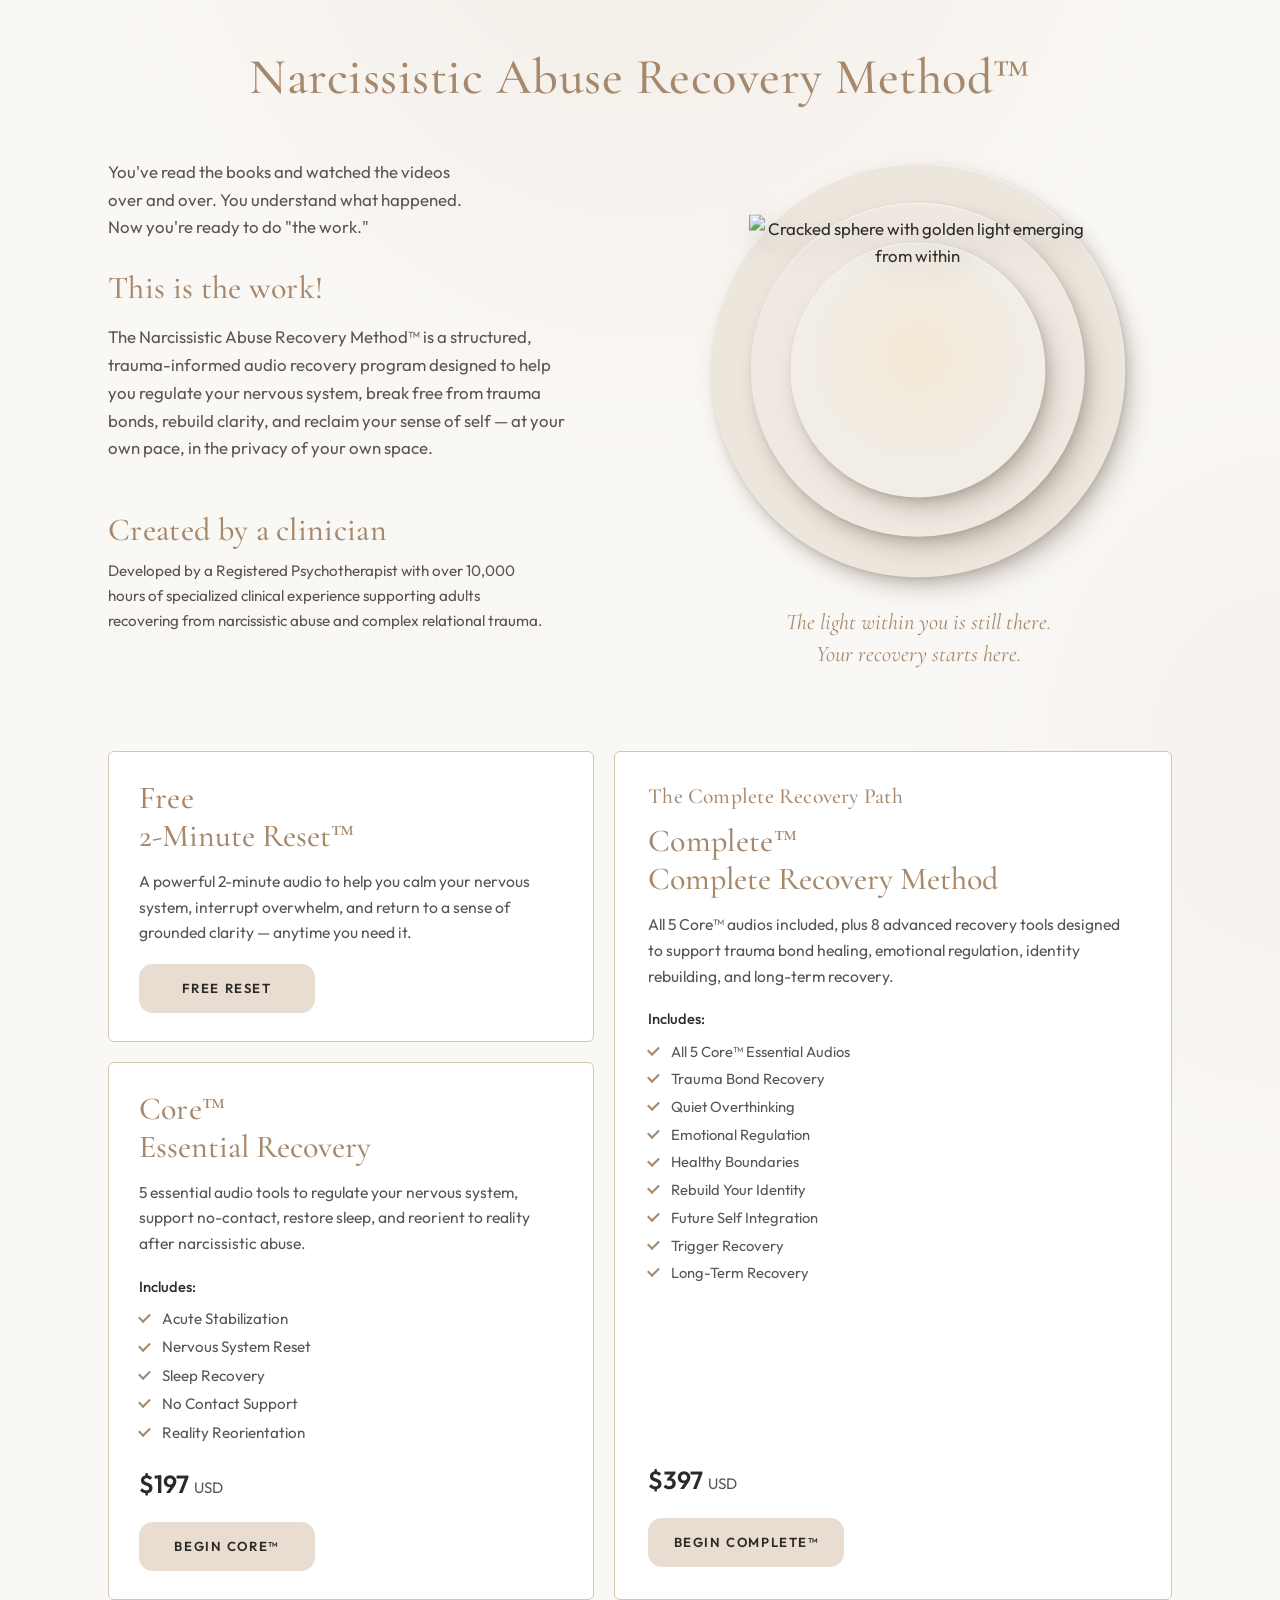
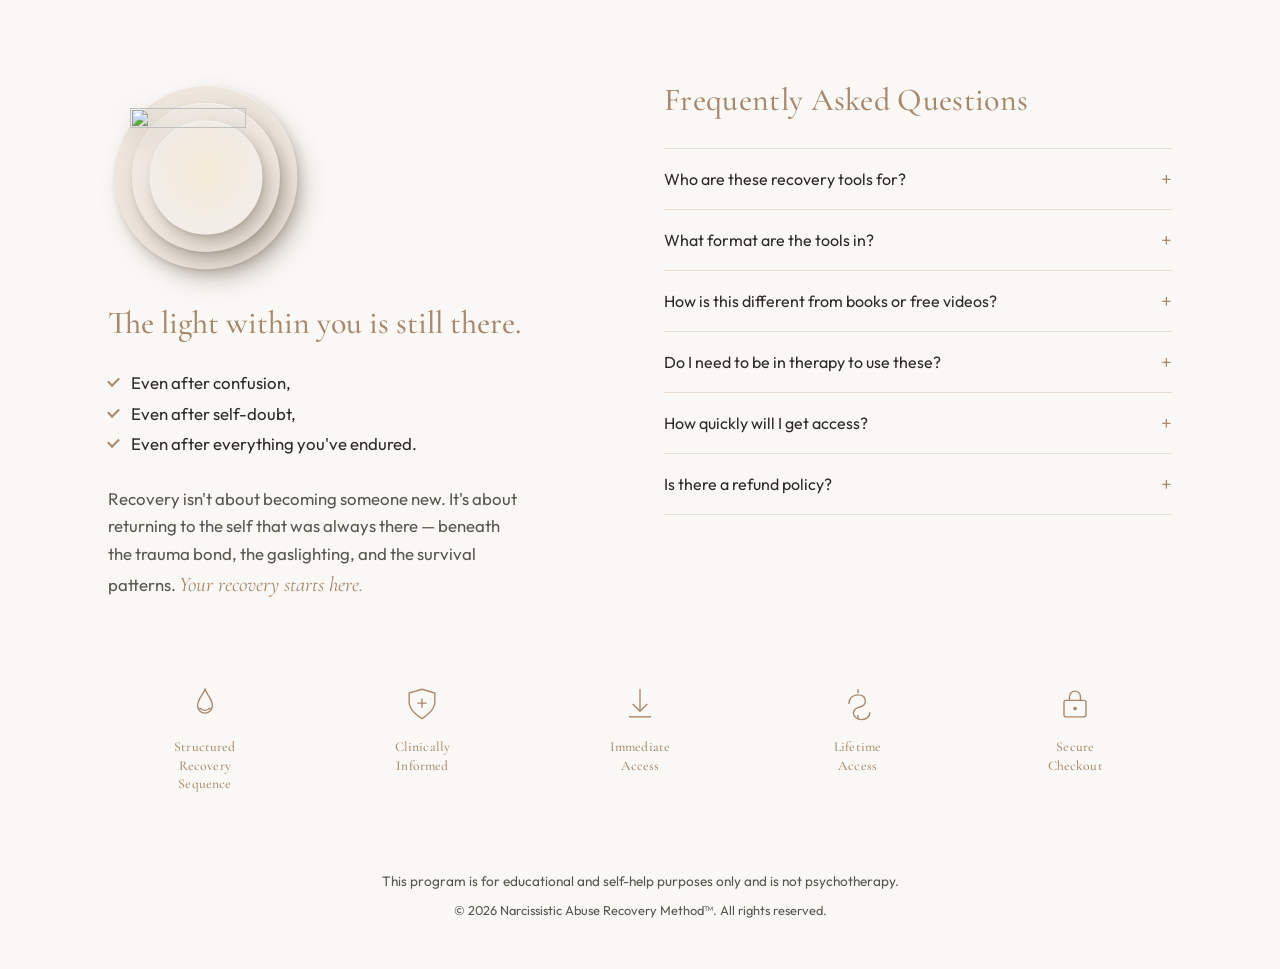
==== index.html @ 5ba39a73 "Publish lean NARM lander for GitHub Pages preview. Co-authored-by: Cursor <cursoragent@cursor.com>" ====
<!DOCTYPE html>
<html lang="en">
<head>
  <meta charset="UTF-8" />
  <meta name="viewport" content="width=device-width, initial-scale=1.0" />
  <title>Narcissistic Abuse Recovery Method™</title>
  <meta name="description" content="A structured, trauma-informed audio recovery program for narcissistic abuse recovery. Created by a Registered Psychotherapist." />
  <link rel="preconnect" href="https://fonts.googleapis.com" />
  <link rel="preconnect" href="https://fonts.gstatic.com" crossorigin />
  <link href="https://fonts.googleapis.com/css2?family=Cormorant+Garamond:ital,wght@0,400;0,500;0,600;1,400;1,500&family=Outfit:wght@300;400;500;600&display=swap" rel="stylesheet" />
  <link rel="stylesheet" href="style.css" />
</head>
<body>
  <header class="site-header">
    <h1 class="brand">Narcissistic Abuse Recovery Method™</h1>
  </header>

  <main>
    <section class="hero" aria-label="Introduction">
      <div class="hero__copy">
        <p class="hero__lead">
          You've read the books and watched the videos over and over.
          You understand what happened. Now you're ready to do "the work."
        </p>
        <h2 class="hero__kicker">This is the work!</h2>
        <p class="hero__body">
          The Narcissistic Abuse Recovery Method™ is a structured, trauma-informed
          audio recovery program designed to help you regulate your nervous system,
          break free from trauma bonds, rebuild clarity, and reclaim your sense of self —
          at your own pace, in the privacy of your own space.
        </p>

        <div class="clinician">
          <h3 class="clinician__label">Created by a clinician</h3>
          <p class="clinician__text">
            Developed by a Registered Psychotherapist with over 10,000 hours of
            specialized clinical experience supporting adults recovering from
            narcissistic abuse and complex relational trauma.
          </p>
        </div>
      </div>

      <div class="hero__visual">
        <div class="sphere-wrap">
          <div class="sphere-rings" aria-hidden="true">
            <span class="sphere-ring sphere-ring--1"></span>
            <span class="sphere-ring sphere-ring--2"></span>
            <span class="sphere-ring sphere-ring--3"></span>
          </div>
          <img
            class="sphere-img"
            src="https://media.cwd-cdn.com/narm/images/martha-D-logo-new.png"
            alt="Cracked sphere with golden light emerging from within"
            width="520"
            height="520"
          />
        </div>
        <blockquote class="hero__quote">
          <p>The light within you is still there.<br /><span>Your recovery starts here.</span></p>
        </blockquote>
      </div>
    </section>

    <section class="pricing" aria-label="Recovery programs">
      <div class="pricing__stack">
        <article class="card card--free">
          <header class="card__header">
            <p class="card__tier">Free</p>
            <h3 class="card__title">2-Minute Reset™</h3>
          </header>
          <p class="card__desc">
            A powerful 2-minute audio to help you calm your nervous system,
            interrupt overwhelm, and return to a sense of grounded clarity —
            anytime you need it.
          </p>
          <!-- Replace href with ThriveCart $0 Free Reset checkout URL -->
          <a class="btn" href="#thrivecart-free" data-thrivecart="free">Free Reset</a>
        </article>

        <article class="card card--core">
          <header class="card__header">
            <p class="card__tier">Core™</p>
            <h3 class="card__title">Essential Recovery</h3>
          </header>
          <p class="card__desc">
            5 essential audio tools to regulate your nervous system, support
            no-contact, restore sleep, and reorient to reality after narcissistic abuse.
          </p>
          <div class="card__includes">
            <p class="card__includes-label">Includes:</p>
            <ul class="checklist">
              <li>Acute Stabilization</li>
              <li>Nervous System Reset</li>
              <li>Sleep Recovery</li>
              <li>No Contact Support</li>
              <li>Reality Reorientation</li>
            </ul>
          </div>
          <p class="card__price">$197 <span>USD</span></p>
          <!-- Replace href with ThriveCart Core $197 checkout URL -->
          <a class="btn" href="#thrivecart-core" data-thrivecart="core">Begin Core™</a>
        </article>
      </div>

      <article class="card card--complete">
        <p class="card__eyebrow">The Complete Recovery Path</p>
        <header class="card__header">
          <p class="card__tier">Complete™</p>
          <h3 class="card__title">Complete Recovery Method</h3>
        </header>
        <p class="card__desc">
          All 5 Core™ audios included, plus 8 advanced recovery tools designed
          to support trauma bond healing, emotional regulation, identity rebuilding,
          and long-term recovery.
        </p>
        <div class="card__includes">
          <p class="card__includes-label">Includes:</p>
          <ul class="checklist checklist--dense">
            <li>All 5 Core™ Essential Audios</li>
            <li>Trauma Bond Recovery</li>
            <li>Quiet Overthinking</li>
            <li>Emotional Regulation</li>
            <li>Healthy Boundaries</li>
            <li>Rebuild Your Identity</li>
            <li>Future Self Integration</li>
            <li>Trigger Recovery</li>
            <li>Long-Term Recovery</li>
          </ul>
        </div>
        <p class="card__price">$397 <span>USD</span></p>
        <!-- Replace href with ThriveCart Complete $397 checkout URL -->
        <a class="btn" href="#thrivecart-complete" data-thrivecart="complete">Begin Complete™</a>
      </article>
    </section>

    <section class="affirm-faq" aria-label="Inspiration and FAQ">
      <div class="affirm">
        <div class="sphere-wrap sphere-wrap--static affirm__sphere" aria-hidden="true">
          <div class="sphere-rings">
            <span class="sphere-ring sphere-ring--1"></span>
            <span class="sphere-ring sphere-ring--2"></span>
            <span class="sphere-ring sphere-ring--3"></span>
          </div>
          <img
            class="sphere-img"
            src="https://media.cwd-cdn.com/narm/images/martha-D-logo-new.png"
            alt=""
            width="280"
            height="280"
          />
        </div>
        <h2 class="affirm__title">The light within you is still there.</h2>
        <ul class="checklist affirm__list">
          <li>Even after confusion,</li>
          <li>Even after self-doubt,</li>
          <li>Even after everything you've endured.</li>
        </ul>
        <p class="affirm__text">
          Recovery isn't about becoming someone new. It's about returning to the
          self that was always there — beneath the trauma bond, the gaslighting,
          and the survival patterns. <span>Your recovery starts here.</span>
        </p>
      </div>

      <div class="faq">
        <h2 class="faq__title">Frequently Asked Questions</h2>
        <div class="faq__list">
          <details class="faq__item">
            <summary>Who are these recovery tools for?</summary>
            <p>
              These tools are designed for adults recovering from narcissistic abuse,
              emotional manipulation, gaslighting, trauma bonding, and complex
              relational trauma who are ready for structured, self-paced support.
            </p>
          </details>
          <details class="faq__item">
            <summary>What format are the tools in?</summary>
            <p>
              Each recovery tool is a guided audio recording you can listen to on
              your phone, tablet, or computer — privately, at your own pace, as often
              as you need.
            </p>
          </details>
          <details class="faq__item">
            <summary>How is this different from books or free videos?</summary>
            <p>
              Books and videos help you understand what happened. These tools are
              designed to help your nervous system do the work — regulation,
              stabilization, and integration — in a structured recovery sequence.
            </p>
          </details>
          <details class="faq__item">
            <summary>Do I need to be in therapy to use these?</summary>
            <p>
              No. These tools can be used on their own or alongside therapy. They are
              educational self-help resources and are not a substitute for
              psychotherapy when clinical care is needed.
            </p>
          </details>
          <details class="faq__item">
            <summary>How quickly will I get access?</summary>
            <p>
              Immediately. After checkout you'll receive an email with a link to your
              private audio library. Create your login once, then download or
              re-download your tools anytime.
            </p>
          </details>
          <details class="faq__item">
            <summary>Is there a refund policy?</summary>
            <p>
              Yes. If the program isn't the right fit, contact us within 14 days of
              purchase for a full refund — no questions asked.
            </p>
          </details>
        </div>
      </div>
    </section>

    <section class="trust" aria-label="Program features">
      <ul class="trust__list">
        <li class="trust__item">
          <span class="trust__icon" aria-hidden="true">
            <svg viewBox="0 0 48 48" fill="none" stroke="currentColor" stroke-width="1.5">
              <path d="M24 8c-2 6-8 10-8 18a8 8 0 0 0 16 0c0-8-6-12-8-18z" />
              <path d="M18 28c2 2 4 3 6 3s4-1 6-3" />
            </svg>
          </span>
          <span class="trust__label">Structured Recovery Sequence</span>
        </li>
        <li class="trust__item">
          <span class="trust__icon" aria-hidden="true">
            <svg viewBox="0 0 48 48" fill="none" stroke="currentColor" stroke-width="1.5">
              <path d="M24 40s-14-8-14-18V12l14-4 14 4v10c0 10-14 18-14 18z" />
              <path d="M24 18v10M19 23h10" />
            </svg>
          </span>
          <span class="trust__label">Clinically Informed</span>
        </li>
        <li class="trust__item">
          <span class="trust__icon" aria-hidden="true">
            <svg viewBox="0 0 48 48" fill="none" stroke="currentColor" stroke-width="1.5">
              <path d="M24 8v24M16 24l8 8 8-8" />
              <path d="M12 38h24" />
            </svg>
          </span>
          <span class="trust__label">Immediate Access</span>
        </li>
        <li class="trust__item">
          <span class="trust__icon" aria-hidden="true">
            <svg viewBox="0 0 48 48" fill="none" stroke="currentColor" stroke-width="1.5">
              <path d="M14 24c0-6 4-10 10-10s8 3 8 7-2 5-5 6l-3 1c-3 1-5 2-5 6 0 4 4 7 9 7s9-3 9-8" />
              <path d="M24 8v4M24 36v4" />
            </svg>
          </span>
          <span class="trust__label">Lifetime Access</span>
        </li>
        <li class="trust__item">
          <span class="trust__icon" aria-hidden="true">
            <svg viewBox="0 0 48 48" fill="none" stroke="currentColor" stroke-width="1.5">
              <rect x="12" y="20" width="24" height="18" rx="2" />
              <path d="M18 20v-4a6 6 0 0 1 12 0v4" />
              <circle cx="24" cy="29" r="2" fill="currentColor" stroke="none" />
            </svg>
          </span>
          <span class="trust__label">Secure Checkout</span>
        </li>
      </ul>
    </section>
  </main>

  <footer class="site-footer">
    <p class="site-footer__disclaimer">
      This program is for educational and self-help purposes only and is not psychotherapy.
    </p>
    <p class="site-footer__copy">
      © 2026 Narcissistic Abuse Recovery Method™. All rights reserved.
    </p>
  </footer>

  <script src="script.js"></script>
</body>
</html>
---- style.css ----
/* Narcissistic Abuse Recovery Method™ — Landing Page */

:root {
  --color-bg: #faf8f5;
  --color-surface: #ffffff;
  --color-ink: #2c2a28;
  --color-ink-soft: #5a5550;
  --color-accent: #a6886d;
  --color-accent-deep: #8f7259;
  --color-accent-soft: #c4a88a;
  --color-border: #d4c4b0;
  --color-border-soft: #e8ddd0;
  --font-serif: "Cormorant Garamond", "Palatino Linotype", Palatino, Georgia, serif;
  --font-sans: "Outfit", "Avenir Next", "Segoe UI", sans-serif;
  --space-xs: 0.5rem;
  --space-sm: 1rem;
  --space-md: 1.75rem;
  --space-lg: 3rem;
  --space-xl: 5rem;
  --radius: 6px;
  --max: 1120px;
  --ease: cubic-bezier(0.22, 1, 0.36, 1);
}

*,
*::before,
*::after {
  box-sizing: border-box;
  margin: 0;
  padding: 0;
}

html {
  scroll-behavior: smooth;
}

body {
  font-family: var(--font-sans);
  font-weight: 400;
  font-size: 1.05rem;
  line-height: 1.65;
  color: var(--color-ink);
  background:
    radial-gradient(ellipse 80% 50% at 50% -10%, rgba(196, 168, 138, 0.18), transparent 55%),
    radial-gradient(ellipse 60% 40% at 100% 30%, rgba(166, 136, 109, 0.06), transparent 50%),
    var(--color-bg);
  -webkit-font-smoothing: antialiased;
  text-rendering: optimizeLegibility;
}

img {
  max-width: 100%;
  height: auto;
  display: block;
}

a {
  color: inherit;
  text-decoration: none;
}

ul {
  list-style: none;
}

/* ---------- Header ---------- */

.site-header {
  text-align: center;
  padding: var(--space-lg) var(--space-md) var(--space-md);
}

.brand {
  font-family: var(--font-serif);
  font-weight: 500;
  font-size: clamp(1.85rem, 4.2vw, 3.15rem);
  line-height: 1.15;
  letter-spacing: 0.01em;
  color: var(--color-accent);
  animation: fadeRise 0.9s var(--ease) both;
}

/* ---------- Hero ---------- */

.hero {
  display: grid;
  grid-template-columns: 1fr 1fr;
  gap: var(--space-lg);
  align-items: start;
  max-width: var(--max);
  margin: 0 auto;
  padding: var(--space-sm) var(--space-md) var(--space-xl);
}

.hero__copy {
  padding-top: 0.5rem;
  animation: fadeRise 0.9s var(--ease) 0.12s both;
}

.hero__lead {
  font-size: 1.05rem;
  color: var(--color-ink-soft);
  max-width: 34ch;
  margin-bottom: var(--space-md);
}

.hero__kicker {
  font-family: var(--font-serif);
  font-weight: 500;
  font-size: clamp(1.55rem, 2.5vw, 2rem);
  letter-spacing: 0.01em;
  color: var(--color-accent);
  margin-bottom: var(--space-sm);
  line-height: 1.2;
}

.hero__body {
  color: var(--color-ink-soft);
  max-width: 42ch;
  margin-bottom: var(--space-lg);
}

.clinician {
  max-width: 40ch;
}

.clinician__label {
  font-family: var(--font-serif);
  font-size: clamp(1.55rem, 2.5vw, 2rem);
  font-weight: 500;
  letter-spacing: 0.01em;
  color: var(--color-accent);
  margin-bottom: var(--space-xs);
  line-height: 1.25;
}

.clinician__text {
  font-size: 0.95rem;
  color: var(--color-ink-soft);
}

.hero__visual {
  display: flex;
  flex-direction: column;
  align-items: center;
  text-align: center;
  animation: fadeRise 1s var(--ease) 0.2s both;
}

.sphere-wrap {
  position: relative;
  width: min(100%, 440px);
  aspect-ratio: 1;
  display: grid;
  place-items: center;
  isolation: isolate;
}

.sphere-rings {
  position: absolute;
  inset: 0;
  z-index: 1;
  pointer-events: none;
}

/* Stepped off-white discs — match reference: wide, flat, soft shadowed */
.sphere-ring {
  position: absolute;
  left: 50%;
  top: 50%;
  border-radius: 50%;
  box-sizing: border-box;
  background: #f0ebe3;
  border: none;
  box-shadow:
    8px 12px 22px rgba(110, 98, 82, 0.28),
    4px 6px 10px rgba(110, 98, 82, 0.18),
    1px 2px 3px rgba(110, 98, 82, 0.12),
    inset 0 1px 0 rgba(255, 255, 255, 0.55);
  animation: ringPulse 5s ease-in-out infinite;
  transform: translate(-50%, -50%) scale(1);
  transform-origin: center center;
}

/* Inner disc (closest to globe, on top of the other discs) */
.sphere-ring--1 {
  width: 58%;
  height: 58%;
  z-index: 3;
  background: #f2ede6;
  animation-delay: 0s;
}

/* Middle disc */
.sphere-ring--2 {
  width: 76%;
  height: 76%;
  z-index: 2;
  background: #efe9e1;
  animation-delay: 0.45s;
}

/* Outer disc (furthest back) */
.sphere-ring--3 {
  width: 94%;
  height: 94%;
  z-index: 1;
  background: #ece6dd;
  animation-delay: 0.9s;
}

.sphere-wrap::after {
  content: "";
  position: absolute;
  inset: 18%;
  z-index: 5;
  border-radius: 50%;
  background: radial-gradient(circle at 50% 45%, rgba(255, 210, 120, 0.14), transparent 55%);
  pointer-events: none;
  animation: glowPulse 4.5s ease-in-out infinite;
}

.sphere-img {
  position: relative;
  z-index: 4;
  width: 77%;
  transform: translateY(4%);
  filter: drop-shadow(6px 10px 14px rgba(90, 78, 62, 0.28));
}

.hero__quote {
  margin-top: var(--space-sm);
  font-family: var(--font-serif);
  font-style: italic;
  font-size: clamp(1.15rem, 2vw, 1.4rem);
  font-weight: 400;
  line-height: 1.45;
  color: var(--color-accent);
  max-width: 28ch;
}

.hero__quote span {
  font-style: italic;
  font-weight: 400;
}

/* ---------- Pricing ---------- */

.pricing {
  display: grid;
  grid-template-columns: 1fr 1.15fr;
  gap: 1.25rem;
  align-items: stretch;
  max-width: var(--max);
  margin: 0 auto;
  padding: 0 var(--space-md) var(--space-xl);
}

.pricing__stack {
  display: flex;
  flex-direction: column;
  gap: 1.25rem;
}

.card {
  background: var(--color-surface);
  border: 1px solid var(--color-border);
  border-radius: var(--radius);
  padding: 1.75rem 1.85rem;
  display: flex;
  flex-direction: column;
  transition: border-color 0.35s var(--ease), transform 0.35s var(--ease), box-shadow 0.35s var(--ease);
  animation: fadeRise 0.85s var(--ease) both;
}

.card--free { animation-delay: 0.25s; }
.card--core { animation-delay: 0.35s; }
.card--complete { animation-delay: 0.3s; }

.card:hover {
  border-color: var(--color-accent-soft);
  transform: translateY(-3px);
  box-shadow: 0 12px 32px rgba(44, 42, 40, 0.06);
}

.card--complete {
  padding: 2rem 2.1rem;
}

.card__eyebrow {
  font-family: var(--font-serif);
  font-size: clamp(1.15rem, 1.8vw, 1.35rem);
  font-weight: 500;
  letter-spacing: 0.01em;
  color: var(--color-accent);
  margin-bottom: 0.85rem;
  line-height: 1.2;
}

.card__tier {
  font-family: var(--font-serif);
  font-weight: 500;
  font-size: clamp(1.55rem, 2.5vw, 2rem);
  letter-spacing: 0.01em;
  color: var(--color-accent);
  line-height: 1.15;
}

.card__title {
  font-family: var(--font-serif);
  font-weight: 500;
  font-size: clamp(1.55rem, 2.5vw, 2rem);
  color: var(--color-accent);
  margin-bottom: 0.85rem;
  line-height: 1.2;
}

.card__desc {
  font-size: 0.98rem;
  color: var(--color-ink-soft);
  margin-bottom: 1.1rem;
}

.card__includes {
  margin-bottom: 1.25rem;
  flex: 1;
}

.card__includes-label {
  font-size: 0.92rem;
  font-weight: 500;
  color: var(--color-ink);
  margin-bottom: 0.55rem;
}

.card__price {
  font-family: var(--font-sans);
  font-weight: 600;
  font-size: 1.55rem;
  color: var(--color-ink);
  margin-bottom: 1.1rem;
}

.card__price span {
  font-weight: 400;
  font-size: 0.95rem;
  color: var(--color-ink-soft);
}

.btn {
  display: inline-flex;
  align-items: center;
  justify-content: center;
  align-self: flex-start;
  min-width: 11rem;
  padding: 0.85rem 1.6rem;
  background: #e8ddd0;
  color: #2c2a28;
  font-family: var(--font-sans);
  font-size: 0.82rem;
  font-weight: 600;
  letter-spacing: 0.12em;
  text-transform: uppercase;
  border: none;
  border-radius: 14px;
  cursor: pointer;
  transition: background 0.3s var(--ease), transform 0.3s var(--ease);
}

.btn:hover {
  background: #dccfc0;
  color: #2c2a28;
  transform: translateY(-1px);
}

.btn:focus-visible {
  outline: 2px solid var(--color-accent);
  outline-offset: 3px;
}

/* ---------- Checklist ---------- */

.checklist {
  display: flex;
  flex-direction: column;
  gap: 0.4rem;
}

.checklist li {
  position: relative;
  padding-left: 1.45rem;
  font-size: 0.95rem;
  color: var(--color-ink-soft);
  line-height: 1.45;
}

.checklist li::before {
  content: "";
  position: absolute;
  left: 0;
  top: 0.35em;
  width: 0.7rem;
  height: 0.45rem;
  border-left: 2px solid var(--color-accent);
  border-bottom: 2px solid var(--color-accent);
  transform: rotate(-45deg);
}

.checklist--dense li {
  font-size: 0.92rem;
}

/* ---------- Affirm + FAQ ---------- */

.affirm-faq {
  display: grid;
  grid-template-columns: 1fr 1fr;
  gap: var(--space-lg);
  align-items: start;
  max-width: var(--max);
  margin: 0 auto;
  padding: 0 var(--space-md) var(--space-xl);
}

.affirm {
  animation: fadeRise 0.9s var(--ease) 0.15s both;
}

.affirm__sphere {
  width: min(100%, 195px);
  margin-bottom: var(--space-md);
}

/* Same globe + rings as hero, but no pulse */
.sphere-wrap--static .sphere-ring,
.sphere-wrap--static::after {
  animation: none;
}

.sphere-wrap--static .sphere-ring {
  opacity: 1;
  transform: translate(-50%, -50%) scale(1);
}

.affirm__title {
  font-family: var(--font-serif);
  font-weight: 500;
  font-size: clamp(1.55rem, 2.5vw, 2rem);
  color: var(--color-accent);
  line-height: 1.25;
  margin-bottom: var(--space-md);
  white-space: nowrap;
}

.affirm__list {
  margin-bottom: var(--space-md);
}

.affirm__list li {
  font-size: 1.05rem;
  color: var(--color-ink);
}

.affirm__text {
  color: var(--color-ink-soft);
  max-width: 38ch;
}

.affirm__text span {
  color: var(--color-accent);
  font-family: var(--font-serif);
  font-style: italic;
  font-weight: 400;
  font-size: 1.25em;
}

.faq {
  animation: fadeRise 0.9s var(--ease) 0.25s both;
}

.faq__title {
  font-family: var(--font-serif);
  font-weight: 500;
  font-size: clamp(1.55rem, 2.5vw, 2rem);
  letter-spacing: 0.01em;
  color: var(--color-accent);
  line-height: 1.25;
  margin-bottom: var(--space-md);
}

.faq__list {
  border-top: 1px solid var(--color-border-soft);
}

.faq__item {
  border-bottom: 1px solid var(--color-border-soft);
}

.faq__item summary {
  display: flex;
  align-items: center;
  justify-content: space-between;
  gap: 1rem;
  padding: 1.05rem 0;
  font-size: 1rem;
  font-weight: 400;
  color: var(--color-ink);
  cursor: pointer;
  list-style: none;
  transition: color 0.25s var(--ease);
}

.faq__item summary::-webkit-details-marker {
  display: none;
}

.faq__item summary::after {
  content: "+";
  flex-shrink: 0;
  font-size: 1.25rem;
  font-weight: 300;
  color: var(--color-accent);
  line-height: 1;
  transition: transform 0.3s var(--ease);
}

.faq__item[open] summary::after {
  transform: rotate(45deg);
}

.faq__item summary:hover {
  color: var(--color-accent);
}

.faq__item p {
  padding: 0 0 1.15rem;
  font-size: 0.95rem;
  color: var(--color-ink-soft);
  max-width: 48ch;
  animation: faqOpen 0.35s var(--ease) both;
}

/* ---------- Trust bar ---------- */

.trust {
  max-width: var(--max);
  margin: 0 auto;
  padding: 0 var(--space-md) var(--space-lg);
}

.trust__list {
  display: grid;
  grid-template-columns: repeat(5, 1fr);
  gap: 1.5rem;
  text-align: center;
}

.trust__item {
  display: flex;
  flex-direction: column;
  align-items: center;
  gap: 0.75rem;
  color: var(--color-accent);
  animation: fadeRise 0.8s var(--ease) both;
}

.trust__item:nth-child(1) { animation-delay: 0.1s; }
.trust__item:nth-child(2) { animation-delay: 0.18s; }
.trust__item:nth-child(3) { animation-delay: 0.26s; }
.trust__item:nth-child(4) { animation-delay: 0.34s; }
.trust__item:nth-child(5) { animation-delay: 0.42s; }

.trust__icon {
  width: 2.75rem;
  height: 2.75rem;
  display: flex;
  align-items: center;
  justify-content: center;
}

.trust__icon svg {
  width: 100%;
  height: 100%;
}

.trust__label {
  font-family: var(--font-serif);
  font-size: 0.85rem;
  font-weight: 500;
  letter-spacing: 0.01em;
  line-height: 1.35;
  max-width: 12ch;
}

/* ---------- Footer ---------- */

.site-footer {
  text-align: center;
  padding: var(--space-md) var(--space-md) var(--space-lg);
  color: var(--color-ink-soft);
}

.site-footer__disclaimer {
  font-size: 0.85rem;
  margin-bottom: 0.5rem;
}

.site-footer__copy {
  font-size: 0.8rem;
}

/* ---------- Motion ---------- */

@keyframes fadeRise {
  from {
    opacity: 0;
    transform: translateY(18px);
  }
  to {
    opacity: 1;
    transform: translateY(0);
  }
}

@keyframes glowPulse {
  0%, 100% { opacity: 0.55; }
  50% { opacity: 1; }
}

@keyframes ringPulse {
  0%, 100% {
    transform: translate(-50%, -50%) scale(0.96);
    opacity: 0.72;
  }
  50% {
    transform: translate(-50%, -50%) scale(1.05);
    opacity: 1;
  }
}

@keyframes faqOpen {
  from {
    opacity: 0;
    transform: translateY(-4px);
  }
  to {
    opacity: 1;
    transform: translateY(0);
  }
}

@media (prefers-reduced-motion: reduce) {
  *,
  *::before,
  *::after {
    animation: none !important;
    transition: none !important;
  }
}

/* ---------- Responsive ---------- */

@media (max-width: 900px) {
  .hero,
  .pricing,
  .affirm-faq {
    grid-template-columns: 1fr;
  }

  .hero__visual {
    order: -1;
  }

  .sphere-wrap {
    width: min(100%, 340px);
  }

  .pricing__stack {
    order: 1;
  }

  .card--complete {
    order: 0;
  }

  .trust__list {
    grid-template-columns: repeat(3, 1fr);
    row-gap: 2rem;
  }

  .trust__item:nth-child(4),
  .trust__item:nth-child(5) {
    grid-column: span 1;
  }
}

@media (max-width: 560px) {
  .site-header {
    padding-top: var(--space-md);
  }

  .hero,
  .pricing,
  .affirm-faq,
  .trust {
    padding-left: 1.15rem;
    padding-right: 1.15rem;
  }

  .card {
    padding: 1.4rem 1.35rem;
  }

  .btn {
    width: 100%;
  }

  .trust__list {
    grid-template-columns: repeat(2, 1fr);
  }

  .trust__item:last-child {
    grid-column: 1 / -1;
  }
}
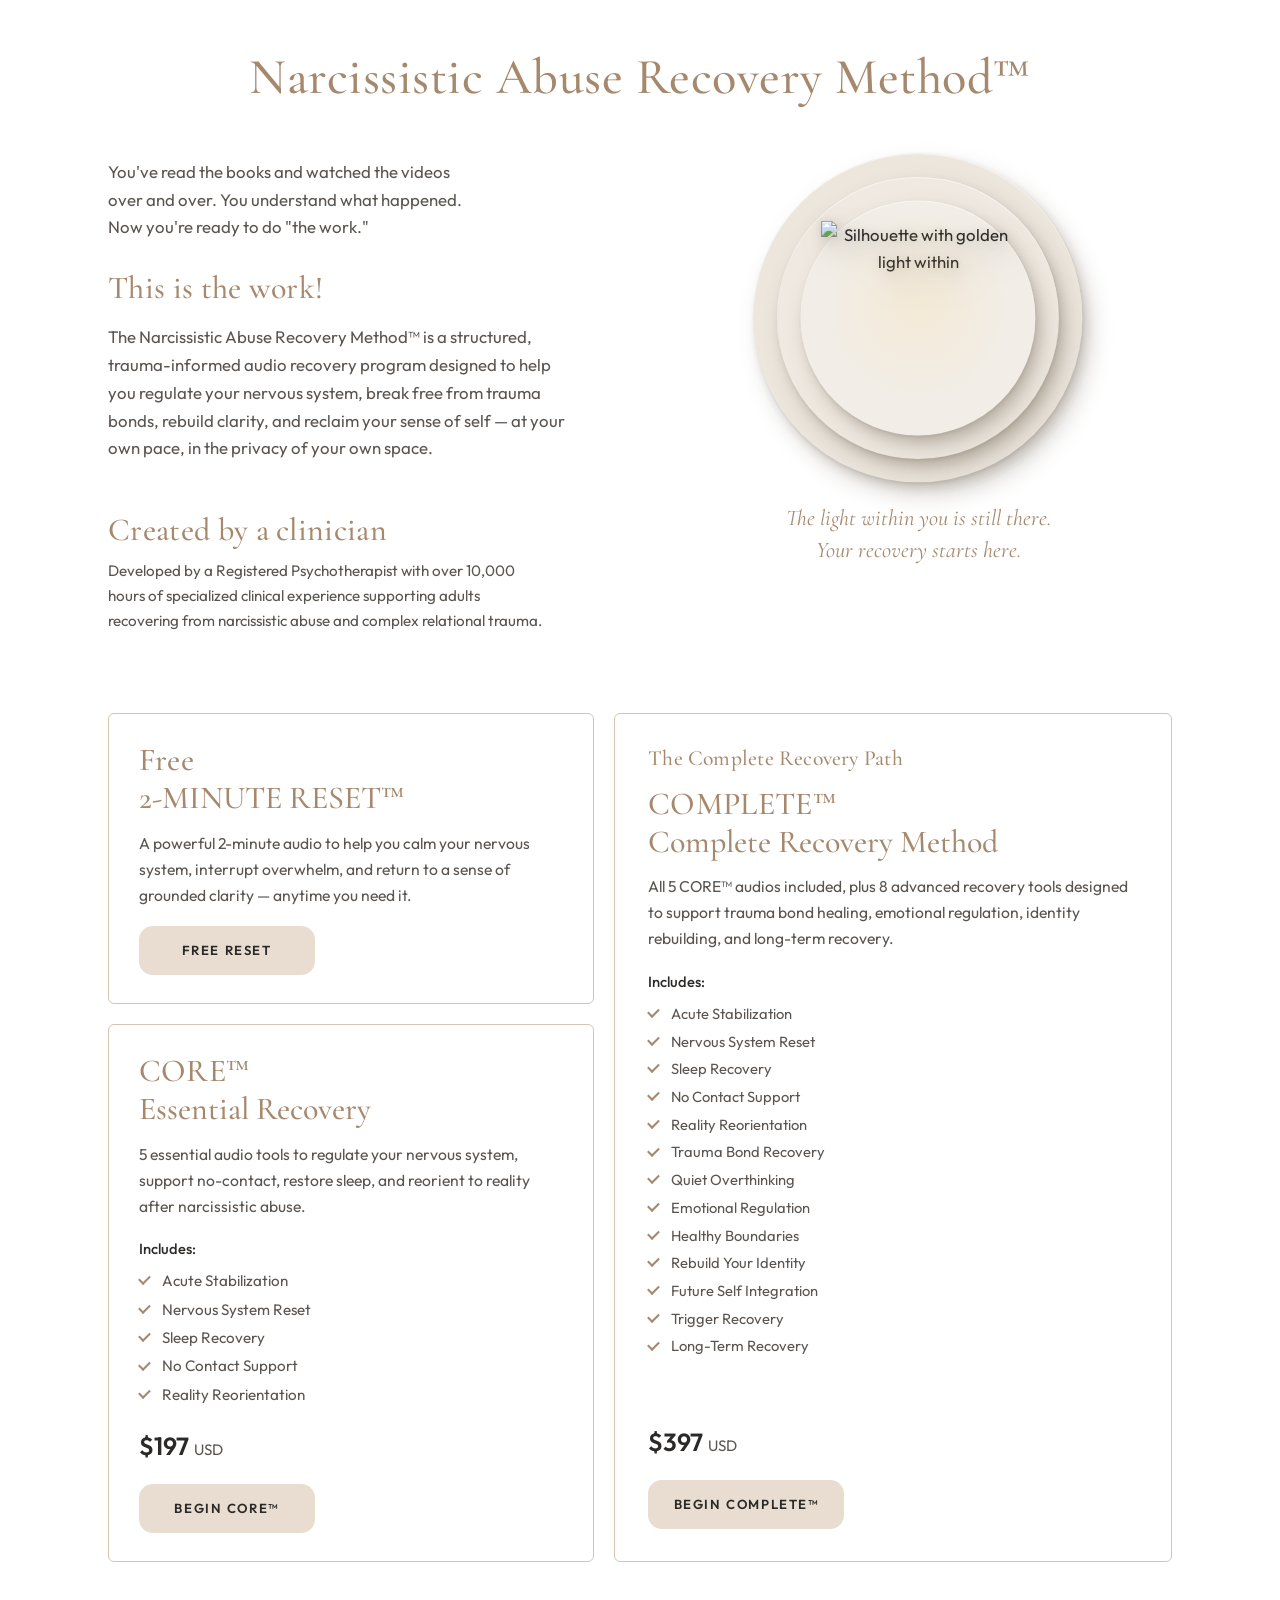
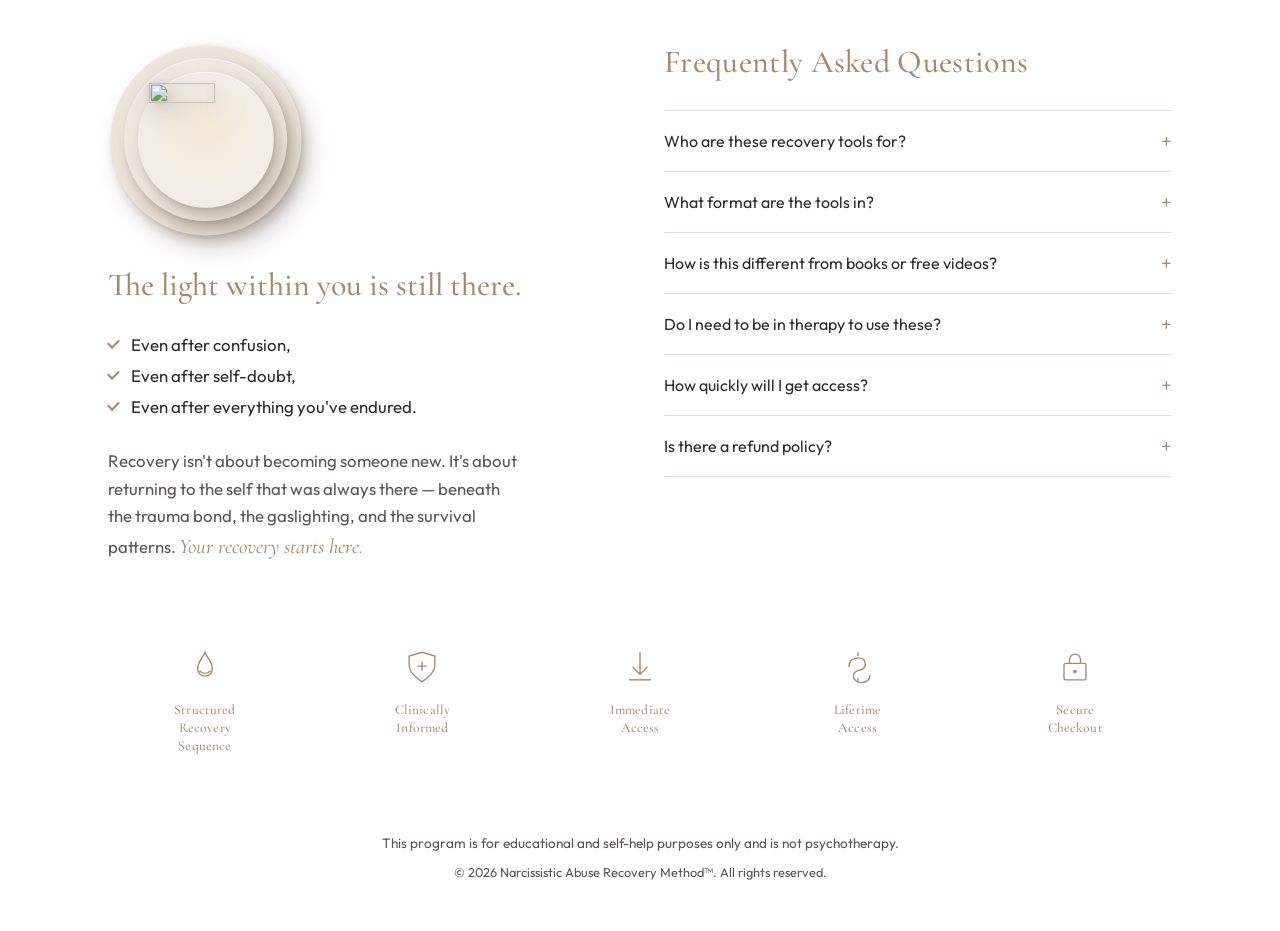
==== commit 210c2d7a: "Publish landing page logo, branding, and refund copy updates. Co-authored-by: Cursor <cursoragent@cu" ====
--- a/index.html
+++ b/index.html
@@ -41,18 +41,18 @@
       </div>
 
       <div class="hero__visual">
-        <div class="sphere-wrap">
+        <div class="sphere-wrap sphere-wrap--mark">
           <div class="sphere-rings" aria-hidden="true">
             <span class="sphere-ring sphere-ring--1"></span>
             <span class="sphere-ring sphere-ring--2"></span>
             <span class="sphere-ring sphere-ring--3"></span>
           </div>
           <img
-            class="sphere-img"
-            src="https://media.cwd-cdn.com/narm/images/martha-D-logo-new.png"
-            alt="Cracked sphere with golden light emerging from within"
-            width="520"
-            height="520"
+            class="sphere-img sphere-img--mark"
+            src="https://media.cwd-cdn.com/narm/images/light-within-mark.png"
+            alt="Silhouette with golden light within"
+            width="512"
+            height="512"
           />
         </div>
         <blockquote class="hero__quote">
@@ -66,7 +66,7 @@
         <article class="card card--free">
           <header class="card__header">
             <p class="card__tier">Free</p>
-            <h3 class="card__title">2-Minute Reset™</h3>
+            <h3 class="card__title">2-MINUTE RESET™</h3>
           </header>
           <p class="card__desc">
             A powerful 2-minute audio to help you calm your nervous system,
@@ -79,7 +79,7 @@
 
         <article class="card card--core">
           <header class="card__header">
-            <p class="card__tier">Core™</p>
+            <p class="card__tier">CORE™</p>
             <h3 class="card__title">Essential Recovery</h3>
           </header>
           <p class="card__desc">
@@ -97,26 +97,34 @@
             </ul>
           </div>
           <p class="card__price">$197 <span>USD</span></p>
-          <!-- Replace href with ThriveCart Core $197 checkout URL -->
-          <a class="btn" href="#thrivecart-core" data-thrivecart="core">Begin Core™</a>
+          <a
+            class="btn thrivecart-button"
+            href="javascript:;"
+            data-thrivecart-account="narcissisticabuserecovery"
+            data-thrivecart-product="3"
+          >Begin CORE™</a>
         </article>
       </div>
 
       <article class="card card--complete">
         <p class="card__eyebrow">The Complete Recovery Path</p>
         <header class="card__header">
-          <p class="card__tier">Complete™</p>
+          <p class="card__tier">COMPLETE™</p>
           <h3 class="card__title">Complete Recovery Method</h3>
         </header>
         <p class="card__desc">
-          All 5 Core™ audios included, plus 8 advanced recovery tools designed
+          All 5 CORE™ audios included, plus 8 advanced recovery tools designed
           to support trauma bond healing, emotional regulation, identity rebuilding,
           and long-term recovery.
         </p>
         <div class="card__includes">
           <p class="card__includes-label">Includes:</p>
           <ul class="checklist checklist--dense">
-            <li>All 5 Core™ Essential Audios</li>
+            <li>Acute Stabilization</li>
+            <li>Nervous System Reset</li>
+            <li>Sleep Recovery</li>
+            <li>No Contact Support</li>
+            <li>Reality Reorientation</li>
             <li>Trauma Bond Recovery</li>
             <li>Quiet Overthinking</li>
             <li>Emotional Regulation</li>
@@ -129,24 +137,24 @@
         </div>
         <p class="card__price">$397 <span>USD</span></p>
         <!-- Replace href with ThriveCart Complete $397 checkout URL -->
-        <a class="btn" href="#thrivecart-complete" data-thrivecart="complete">Begin Complete™</a>
+        <a class="btn" href="#thrivecart-complete" data-thrivecart="complete">Begin COMPLETE™</a>
       </article>
     </section>
 
     <section class="affirm-faq" aria-label="Inspiration and FAQ">
       <div class="affirm">
-        <div class="sphere-wrap sphere-wrap--static affirm__sphere" aria-hidden="true">
+        <div class="sphere-wrap sphere-wrap--static sphere-wrap--mark affirm__sphere" aria-hidden="true">
           <div class="sphere-rings">
             <span class="sphere-ring sphere-ring--1"></span>
             <span class="sphere-ring sphere-ring--2"></span>
             <span class="sphere-ring sphere-ring--3"></span>
           </div>
           <img
-            class="sphere-img"
-            src="https://media.cwd-cdn.com/narm/images/martha-D-logo-new.png"
+            class="sphere-img sphere-img--mark"
+            src="https://media.cwd-cdn.com/narm/images/light-within-mark.png"
             alt=""
-            width="280"
-            height="280"
+            width="512"
+            height="512"
           />
         </div>
         <h2 class="affirm__title">The light within you is still there.</h2>
@@ -200,16 +208,15 @@
           <details class="faq__item">
             <summary>How quickly will I get access?</summary>
             <p>
-              Immediately. After checkout you'll receive an email with a link to your
-              private audio library. Create your login once, then download or
-              re-download your tools anytime.
+              Immediately. After checkout you'll be taken to a download page
+              with your audio tools. Bookmark that page so you can re-download
+              anytime.
             </p>
           </details>
           <details class="faq__item">
             <summary>Is there a refund policy?</summary>
             <p>
-              Yes. If the program isn't the right fit, contact us within 14 days of
-              purchase for a full refund — no questions asked.
+              No there are no refunds as this is a digital product and as such, is licensed to you permanently.
             </p>
           </details>
         </div>
@@ -278,5 +285,6 @@
   </footer>
 
   <script src="script.js"></script>
+  <script async src="https://tinder.thrivecart.com/embed/v1/thrivecart.js"></script>
 </body>
 </html>
--- a/style.css
+++ b/style.css
@@ -1,7 +1,7 @@
 /* Narcissistic Abuse Recovery Method™ — Landing Page */
 
 :root {
-  --color-bg: #faf8f5;
+  --color-bg: #ffffff;
   --color-surface: #ffffff;
   --color-ink: #2c2a28;
   --color-ink-soft: #5a5550;
@@ -40,10 +40,7 @@
   font-size: 1.05rem;
   line-height: 1.65;
   color: var(--color-ink);
-  background:
-    radial-gradient(ellipse 80% 50% at 50% -10%, rgba(196, 168, 138, 0.18), transparent 55%),
-    radial-gradient(ellipse 60% 40% at 100% 30%, rgba(166, 136, 109, 0.06), transparent 50%),
-    var(--color-bg);
+  background: #ffffff;
   -webkit-font-smoothing: antialiased;
   text-rendering: optimizeLegibility;
 }
@@ -68,6 +65,23 @@
 .site-header {
   text-align: center;
   padding: var(--space-lg) var(--space-md) var(--space-md);
+  position: relative;
+}
+
+.site-header__home {
+  display: inline-block;
+  margin-top: 0.85rem;
+  font-size: 0.92rem;
+  font-weight: 500;
+  color: var(--color-accent-deep);
+  border-bottom: 1px solid transparent;
+  transition: color 0.2s var(--ease), border-color 0.2s var(--ease);
+}
+
+.site-header__home:hover,
+.site-header__home:focus-visible {
+  color: var(--color-ink);
+  border-bottom-color: var(--color-accent);
 }
 
 .brand {
@@ -226,6 +240,48 @@
   width: 77%;
   transform: translateY(4%);
   filter: drop-shadow(6px 10px 14px rgba(90, 78, 62, 0.28));
+}
+
+/* Sample B — silhouette mark with pulse rings */
+.sphere-wrap--mark {
+  width: min(100%, 336px); /* 20% smaller than 420px */
+  aspect-ratio: 1;
+}
+
+.sphere-img--mark {
+  /* Girl + rays */
+  width: 58%;
+  transform: translateX(0);
+  z-index: 4;
+  /* Light from top-left: soft near TL, stronger toward BR */
+  filter:
+    drop-shadow(-2px -2px 3px rgba(90, 78, 62, 0.08))
+    drop-shadow(3px 4px 6px rgba(90, 78, 62, 0.18))
+    drop-shadow(8px 12px 14px rgba(90, 78, 62, 0.28));
+}
+
+/* Subtle pulse drifting gently to the right (hero only) */
+.sphere-wrap--mark:not(.sphere-wrap--static) .sphere-img--mark {
+  animation: girlPulseRight 5s ease-in-out infinite;
+}
+
+.sphere-wrap--mark .sphere-ring--1 {
+  width: 70%;
+  height: 70%;
+}
+
+.sphere-wrap--mark .sphere-ring--2 {
+  width: 84%;
+  height: 84%;
+}
+
+.sphere-wrap--mark .sphere-ring--3 {
+  width: 98%;
+  height: 98%;
+}
+
+.sphere-wrap--mark::after {
+  inset: 16%;
 }
 
 .hero__quote {
@@ -592,6 +648,166 @@
   max-width: 12ch;
 }
 
+/* ---------- Thank-you / download pages ---------- */
+
+.thanks {
+  max-width: 640px;
+  margin: 0 auto;
+  padding: 0 var(--space-md) var(--space-xl);
+  animation: fadeRise 0.8s var(--ease) both;
+}
+
+.thanks__eyebrow {
+  font-size: 0.8rem;
+  font-weight: 500;
+  letter-spacing: 0.12em;
+  text-transform: uppercase;
+  color: var(--color-accent);
+  margin-bottom: var(--space-xs);
+}
+
+.thanks__title {
+  font-family: var(--font-serif);
+  font-weight: 500;
+  font-size: clamp(1.85rem, 4vw, 2.6rem);
+  line-height: 1.2;
+  color: var(--color-ink);
+  margin-bottom: var(--space-sm);
+}
+
+.thanks__lead {
+  color: var(--color-ink-soft);
+  margin-bottom: var(--space-md);
+  max-width: 42ch;
+}
+
+.thanks__list {
+  display: grid;
+  gap: 0.75rem;
+  margin-bottom: var(--space-lg);
+}
+
+.thanks__item {
+  display: flex;
+  flex-wrap: wrap;
+  align-items: center;
+  justify-content: space-between;
+  gap: 0.75rem 1rem;
+  padding: 1rem 1.15rem;
+  background: var(--color-surface);
+  border: 1px solid var(--color-border-soft);
+  border-radius: var(--radius);
+}
+
+.thanks__item-title {
+  font-weight: 500;
+  font-size: 1rem;
+  color: var(--color-ink);
+  flex: 1 1 12rem;
+}
+
+.thanks__actions {
+  display: flex;
+  flex-wrap: wrap;
+  gap: 0.5rem;
+}
+
+.thanks__note {
+  font-size: 0.9rem;
+  color: var(--color-ink-soft);
+  margin-bottom: var(--space-md);
+}
+
+.btn--small {
+  padding: 0.55rem 1.1rem;
+  font-size: 0.9rem;
+}
+
+.btn--ghost {
+  background: transparent;
+  color: var(--color-accent-deep);
+  border: 1px solid var(--color-border);
+}
+
+.btn--ghost:hover {
+  background: rgba(166, 136, 109, 0.08);
+  color: var(--color-ink);
+}
+
+/* Audio listen modal */
+
+.audio-modal {
+  position: fixed;
+  inset: 0;
+  z-index: 1000;
+  display: grid;
+  place-items: center;
+  padding: var(--space-md);
+  background: rgba(44, 42, 40, 0.45);
+  opacity: 0;
+  visibility: hidden;
+  transition: opacity 0.25s var(--ease), visibility 0.25s var(--ease);
+}
+
+.audio-modal.is-open {
+  opacity: 1;
+  visibility: visible;
+}
+
+.audio-modal__panel {
+  width: min(100%, 420px);
+  padding: 1.5rem;
+  background: var(--color-surface);
+  border: 1px solid var(--color-border-soft);
+  border-radius: var(--radius);
+  box-shadow: 0 18px 40px rgba(44, 42, 40, 0.18);
+  transform: translateY(10px);
+  transition: transform 0.25s var(--ease);
+}
+
+.audio-modal.is-open .audio-modal__panel {
+  transform: translateY(0);
+}
+
+.audio-modal__header {
+  display: flex;
+  align-items: flex-start;
+  justify-content: space-between;
+  gap: 1rem;
+  margin-bottom: 1rem;
+}
+
+.audio-modal__title {
+  font-family: var(--font-serif);
+  font-size: 1.45rem;
+  font-weight: 500;
+  line-height: 1.25;
+}
+
+.audio-modal__close {
+  border: 0;
+  background: transparent;
+  color: var(--color-ink-soft);
+  font-size: 1.5rem;
+  line-height: 1;
+  cursor: pointer;
+  padding: 0.15rem;
+}
+
+.audio-modal__close:hover,
+.audio-modal__close:focus-visible {
+  color: var(--color-ink);
+}
+
+.audio-modal__player {
+  width: 100%;
+  margin-bottom: 1rem;
+}
+
+.audio-modal__download {
+  display: inline-flex;
+}
+
 /* ---------- Footer ---------- */
 
 .site-footer {
@@ -635,6 +851,15 @@
   50% {
     transform: translate(-50%, -50%) scale(1.05);
     opacity: 1;
+  }
+}
+
+@keyframes girlPulseRight {
+  0%, 100% {
+    transform: translateX(0);
+  }
+  50% {
+    transform: translateX(6px);
   }
 }
 
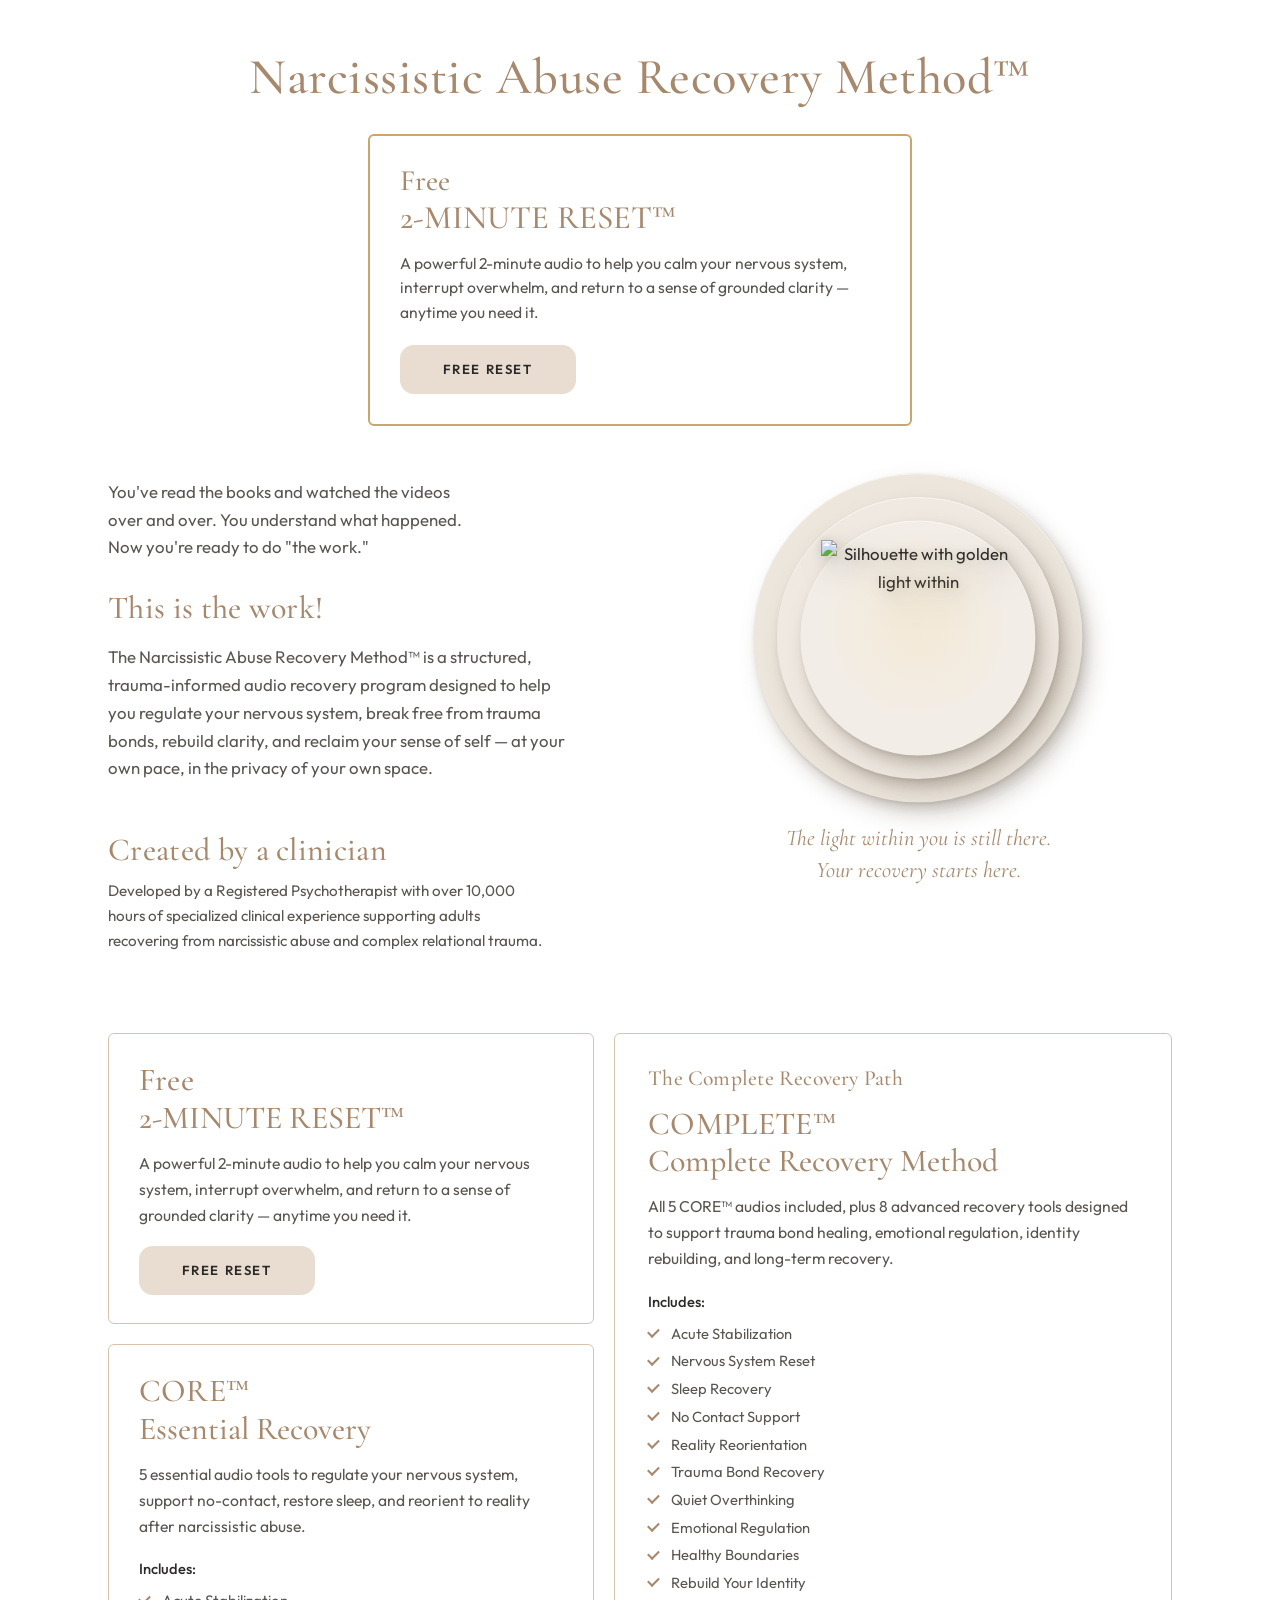
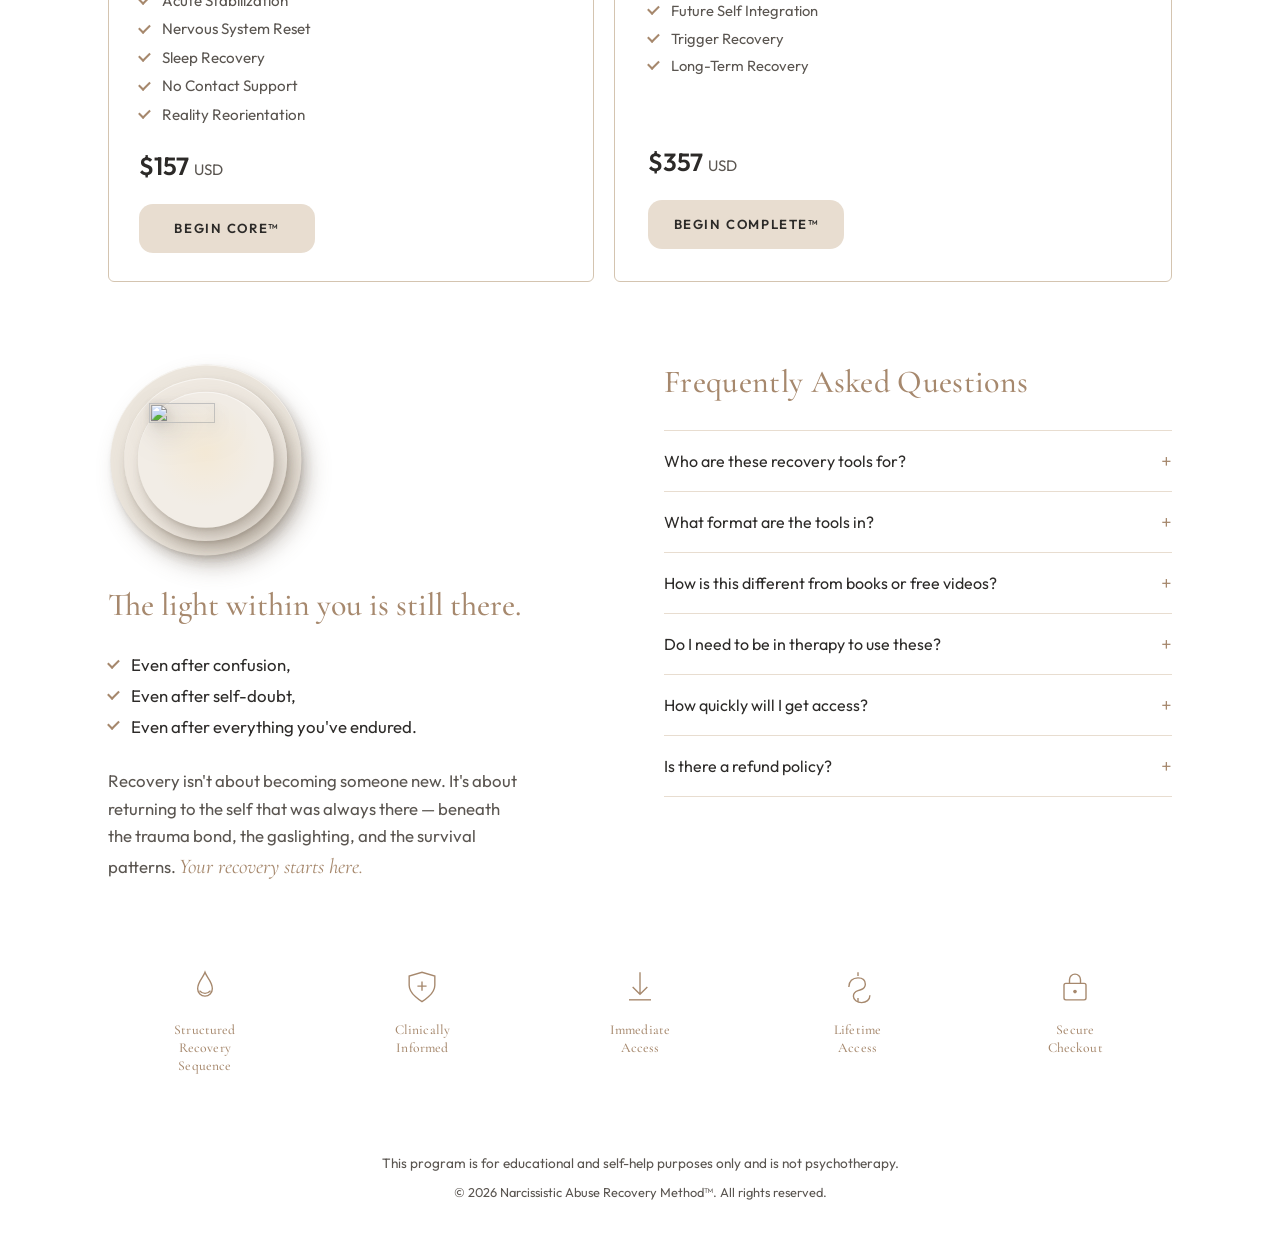
==== commit ca474b67: "Add Free Reset lead CTA, wire ThriveCart Free checkout, and update prices. Co-authored-by: Cursor <c" ====
--- a/index.html
+++ b/index.html
@@ -13,6 +13,24 @@
 <body>
   <header class="site-header">
     <h1 class="brand">Narcissistic Abuse Recovery Method™</h1>
+
+    <aside class="free-lead" aria-label="Free 2-Minute Reset download">
+      <header class="free-lead__header">
+        <p class="free-lead__tier">Free</p>
+        <h2 class="free-lead__title">2-MINUTE RESET™</h2>
+      </header>
+      <p class="free-lead__desc">
+        A powerful 2-minute audio to help you calm your nervous system,
+        interrupt overwhelm, and return to a sense of grounded clarity —
+        anytime you need it.
+      </p>
+      <a
+        class="btn btn--lead thrivecart-button"
+        href="javascript:;"
+        data-thrivecart-account="narcissisticabuserecovery"
+        data-thrivecart-product="7"
+      >Free Reset</a>
+    </aside>
   </header>
 
   <main>
@@ -73,8 +91,12 @@
             interrupt overwhelm, and return to a sense of grounded clarity —
             anytime you need it.
           </p>
-          <!-- Replace href with ThriveCart $0 Free Reset checkout URL -->
-          <a class="btn" href="#thrivecart-free" data-thrivecart="free">Free Reset</a>
+          <a
+            class="btn thrivecart-button"
+            href="javascript:;"
+            data-thrivecart-account="narcissisticabuserecovery"
+            data-thrivecart-product="7"
+          >Free Reset</a>
         </article>
 
         <article class="card card--core">
@@ -96,7 +118,7 @@
               <li>Reality Reorientation</li>
             </ul>
           </div>
-          <p class="card__price">$197 <span>USD</span></p>
+          <p class="card__price">$157 <span>USD</span></p>
           <a
             class="btn thrivecart-button"
             href="javascript:;"
@@ -135,8 +157,8 @@
             <li>Long-Term Recovery</li>
           </ul>
         </div>
-        <p class="card__price">$397 <span>USD</span></p>
-        <!-- Replace href with ThriveCart Complete $397 checkout URL -->
+        <p class="card__price">$357 <span>USD</span></p>
+        <!-- Replace href with ThriveCart Complete $357 checkout URL -->
         <a class="btn" href="#thrivecart-complete" data-thrivecart="complete">Begin COMPLETE™</a>
       </article>
     </section>
--- a/style.css
+++ b/style.css
@@ -94,6 +94,60 @@
   animation: fadeRise 0.9s var(--ease) both;
 }
 
+/* ---------- Free lead CTA (under brand) ---------- */
+
+.free-lead {
+  max-width: 34rem;
+  margin: var(--space-md) auto 0;
+  padding: 1.75rem 1.85rem 1.85rem;
+  text-align: left;
+  background: #ffffff;
+  border: 2px solid #c9a66b;
+  border-radius: var(--radius);
+  animation:
+    fadeRise 0.9s var(--ease) 0.1s both,
+    freeLeadPulse 2.6s ease-in-out 1s infinite;
+}
+
+.free-lead__tier {
+  font-family: var(--font-serif);
+  font-weight: 500;
+  font-size: clamp(1.45rem, 2.4vw, 1.85rem);
+  letter-spacing: 0.01em;
+  color: var(--color-accent);
+  line-height: 1.15;
+}
+
+.free-lead__title {
+  font-family: var(--font-serif);
+  font-weight: 500;
+  font-size: clamp(1.55rem, 2.6vw, 2.05rem);
+  color: var(--color-accent);
+  margin-bottom: 0.85rem;
+  line-height: 1.2;
+}
+
+.free-lead__desc {
+  font-size: 0.98rem;
+  color: var(--color-ink-soft);
+  margin-bottom: 1.35rem;
+  line-height: 1.55;
+}
+
+.btn--lead {
+  min-width: 12.5rem;
+  padding: 0.95rem 1.85rem;
+  font-size: 0.86rem;
+  letter-spacing: 0.14em;
+  background: #e8ddd0;
+  color: var(--color-ink);
+}
+
+.btn--lead:hover {
+  background: #dccfc0;
+  color: var(--color-ink);
+}
+
 /* ---------- Hero ---------- */
 
 .hero {
@@ -329,8 +383,8 @@
   animation: fadeRise 0.85s var(--ease) both;
 }
 
-.card--free { animation-delay: 0.25s; }
-.card--core { animation-delay: 0.35s; }
+.card--free { animation-delay: 0.2s; }
+.card--core { animation-delay: 0.25s; }
 .card--complete { animation-delay: 0.3s; }
 
 .card:hover {
@@ -838,6 +892,17 @@
   }
 }
 
+@keyframes freeLeadPulse {
+  0%, 100% {
+    border-color: #c9a66b;
+    box-shadow: 0 0 0 0 rgba(201, 166, 107, 0);
+  }
+  50% {
+    border-color: #b8954f;
+    box-shadow: 0 0 0 5px rgba(201, 166, 107, 0.28);
+  }
+}
+
 @keyframes glowPulse {
   0%, 100% { opacity: 0.55; }
   50% { opacity: 1; }
@@ -900,14 +965,6 @@
     width: min(100%, 340px);
   }
 
-  .pricing__stack {
-    order: 1;
-  }
-
-  .card--complete {
-    order: 0;
-  }
-
   .trust__list {
     grid-template-columns: repeat(3, 1fr);
     row-gap: 2rem;
